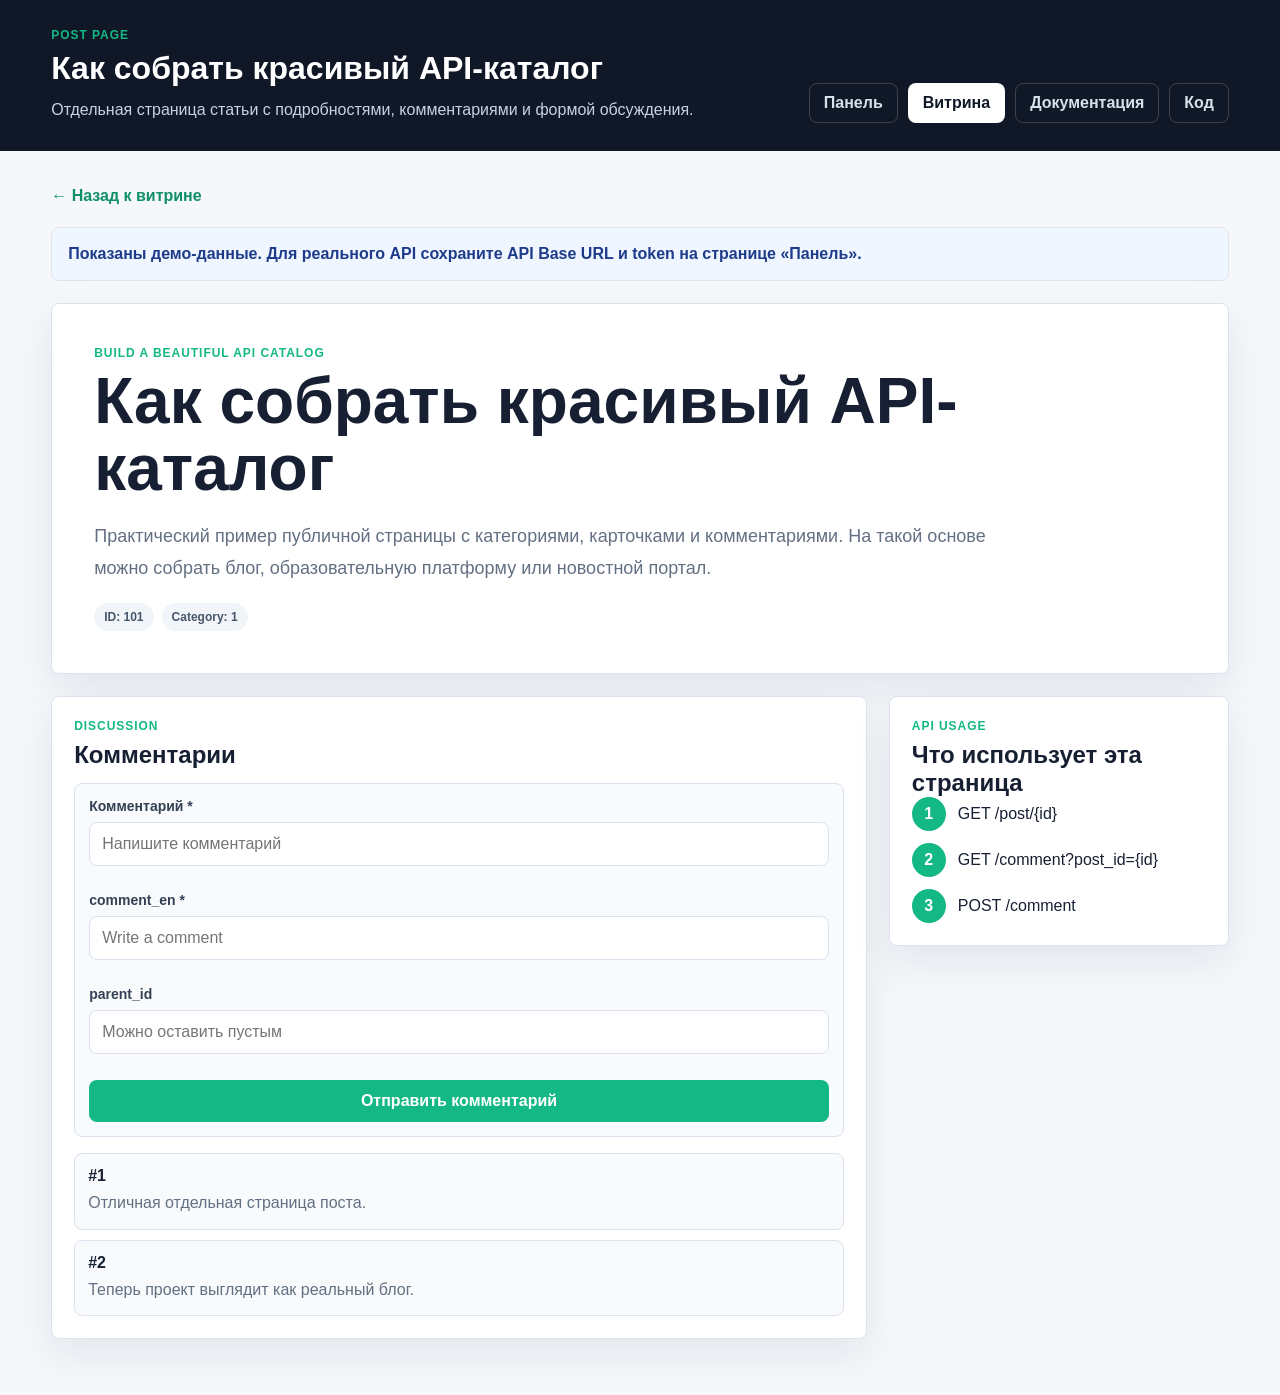
==== post.html @ 7566b3ca "added post page" ====
<!doctype html>
<html lang="ru">
<head>
  <meta charset="utf-8">
  <meta name="viewport" content="width=device-width, initial-scale=1">
  <title>Post - TheFrontend API Project</title>
  <link rel="stylesheet" href="css/styles.css">
</head>
<body>
  <header class="topbar">
    <div>
      <p class="eyebrow">Post page</p>
      <h1 id="postPageHeader">Страница поста</h1>
      <p class="muted">Отдельная страница статьи с подробностями, комментариями и формой обсуждения.</p>
    </div>
    <nav class="nav">
      <a class="nav-link" href="index.html">Панель</a>
      <a class="nav-link active" href="showcase.html">Витрина</a>
      <a class="nav-link" href="docs.html">Документация</a>
      <a class="nav-link" href="examples.html">Код</a>
    </nav>
  </header>

  <main class="post-page">
    <a class="back-link" href="showcase.html">← Назад к витрине</a>

    <section id="postPageStatus" class="showcase-status">Загружаем пост...</section>

    <article class="panel post-detail">
      <img id="postDetailImage" class="post-detail-image" src="" alt="">
      <div class="post-detail-body">
        <p class="eyebrow" id="postDetailMeta">Post</p>
        <h2 id="postDetailTitle">Пост</h2>
        <p id="postDetailDescription" class="post-detail-description"></p>
        <div class="showcase-meta">
          <span id="postDetailId">ID</span>
          <span id="postDetailCategory">Category</span>
        </div>
      </div>
    </article>

    <section class="post-detail-grid">
      <div class="panel">
        <div class="panel-head compact">
          <div>
            <p class="eyebrow">Discussion</p>
            <h2>Комментарии</h2>
          </div>
        </div>

        <form id="postPageCommentForm" class="comment-compose">
          <label class="field">
            <span>Комментарий *</span>
            <input name="comment" type="text" placeholder="Напишите комментарий">
          </label>
          <label class="field">
            <span>comment_en *</span>
            <input name="comment_en" type="text" placeholder="Write a comment">
          </label>
          <label class="field">
            <span>parent_id</span>
            <input name="parent_id" type="number" placeholder="Можно оставить пустым">
          </label>
          <button class="btn primary" type="submit">Отправить комментарий</button>
        </form>

        <div id="postPageComments"></div>
      </div>

      <aside class="panel">
        <p class="eyebrow">API usage</p>
        <h2>Что использует эта страница</h2>
        <div class="steps">
          <div><strong>1</strong><span>GET /post/{id}</span></div>
          <div><strong>2</strong><span>GET /comment?post_id={id}</span></div>
          <div><strong>3</strong><span>POST /comment</span></div>
        </div>
      </aside>
    </section>
  </main>

  <script src="js/api.js"></script>
  <script src="js/post-page.js"></script>
</body>
</html>
---- css/styles.css ----
/* Базовые стили проекта. Здесь нет сборщика: этот файл напрямую подключается в HTML. */
:root {
  --bg: #f5f7fb;
  --panel: #ffffff;
  --text: #172033;
  --muted: #637083;
  --line: #dbe3ef;
  --dark: #101827;
  --green: #14b884;
  --green-dark: #0f8f67;
  --blue: #2563eb;
  --red: #dc3545;
  --amber: #d97706;
  --shadow: 0 16px 40px rgba(15, 23, 42, 0.08);
}

* {
  box-sizing: border-box;
}

body {
  margin: 0;
  background: var(--bg);
  color: var(--text);
  font-family: Arial, Helvetica, sans-serif;
}

button,
input,
select {
  font: inherit;
}

.topbar {
  display: flex;
  align-items: flex-end;
  justify-content: space-between;
  gap: 24px;
  padding: 28px clamp(18px, 4vw, 56px);
  background: var(--dark);
  color: #fff;
}

.topbar h1,
.panel h2,
.panel h3 {
  margin: 0;
}

.eyebrow {
  margin: 0 0 8px;
  color: var(--green);
  font-size: 12px;
  font-weight: 800;
  letter-spacing: 0.08em;
  text-transform: uppercase;
}

.muted {
  max-width: 760px;
  margin: 10px 0 0;
  color: #c7d2e1;
  line-height: 1.6;
}

.nav {
  display: flex;
  flex-wrap: wrap;
  gap: 10px;
}

.nav-link {
  display: inline-flex;
  align-items: center;
  min-height: 40px;
  padding: 0 14px;
  border: 1px solid rgba(255, 255, 255, 0.18);
  border-radius: 8px;
  color: #d8e0ee;
  text-decoration: none;
  font-weight: 700;
}

.nav-link.active,
.nav-link:hover {
  background: #fff;
  color: var(--dark);
}

.app-shell {
  display: grid;
  grid-template-columns: 360px minmax(0, 1fr);
  gap: 22px;
  padding: 24px clamp(18px, 4vw, 56px) 56px;
}

.workspace,
.docs-layout {
  display: grid;
  gap: 22px;
}

.docs-layout {
  padding: 24px clamp(18px, 4vw, 56px) 56px;
}

.panel {
  min-width: 0;
  padding: 22px;
  border: 1px solid var(--line);
  border-radius: 8px;
  background: var(--panel);
  box-shadow: var(--shadow);
}

.settings-panel {
  align-self: start;
  position: sticky;
  top: 18px;
}

.panel-head {
  display: flex;
  align-items: center;
  justify-content: space-between;
  gap: 18px;
  margin-bottom: 18px;
}

.panel-head.compact {
  margin-bottom: 14px;
}

.status-dot {
  width: 12px;
  height: 12px;
  border-radius: 50%;
  background: var(--red);
}

.status-dot.ready {
  background: var(--green);
}

.field {
  display: grid;
  gap: 8px;
  margin-bottom: 14px;
}

.field span {
  color: #334155;
  font-size: 14px;
  font-weight: 800;
}

.field input,
.field select {
  width: 100%;
  min-height: 44px;
  border: 1px solid var(--line);
  border-radius: 8px;
  padding: 0 12px;
  background: #fff;
  color: var(--text);
  outline: none;
}

.field input:focus,
.field select:focus {
  border-color: var(--green);
  box-shadow: 0 0 0 3px rgba(20, 184, 132, 0.15);
}

.button-row {
  display: flex;
  flex-wrap: wrap;
  gap: 10px;
  margin-top: 16px;
}

.btn {
  min-height: 42px;
  border: 0;
  border-radius: 8px;
  padding: 0 16px;
  cursor: pointer;
  font-weight: 800;
}

.btn.primary {
  background: var(--green);
  color: #fff;
}

.btn.primary:hover {
  background: var(--green-dark);
}

.btn.ghost,
.btn.small {
  border: 1px solid var(--line);
  background: #fff;
  color: var(--text);
}

.btn.danger {
  background: var(--red);
  color: #fff;
}

.btn.danger:hover {
  background: #b91c1c;
}

.btn.small {
  min-height: 34px;
  font-size: 13px;
}

.hint {
  margin-top: 18px;
  padding: 14px;
  border-radius: 8px;
  background: #eff6ff;
  color: #1e3a8a;
  line-height: 1.55;
}

.hint p {
  margin: 6px 0 0;
}

.tabs {
  display: flex;
  flex-wrap: wrap;
  gap: 10px;
  margin: 12px 0 18px;
}

.tab {
  min-height: 40px;
  border: 1px solid var(--line);
  border-radius: 8px;
  padding: 0 14px;
  background: #fff;
  cursor: pointer;
  font-weight: 800;
  color: #334155;
}

.tab.active {
  border-color: var(--green);
  background: var(--green);
  color: #fff;
}

.action-grid,
.form-grid {
  display: grid;
  grid-template-columns: repeat(2, minmax(0, 1fr));
  gap: 14px;
}

.method-pill {
  display: inline-flex;
  align-items: center;
  min-height: 30px;
  border-radius: 999px;
  padding: 0 10px;
  background: #e8f8f2;
  color: var(--green-dark);
  font-size: 12px;
  font-weight: 900;
}

.message {
  margin-bottom: 14px;
  padding: 12px 14px;
  border-radius: 8px;
  line-height: 1.5;
}

.message.success {
  background: #ecfdf5;
  color: #065f46;
}

.message.error {
  background: #fff1f2;
  color: #9f1239;
}

.hidden {
  display: none;
}

.table-wrap {
  overflow-x: auto;
  border: 1px solid var(--line);
  border-radius: 8px;
}

table {
  width: 100%;
  border-collapse: collapse;
  background: #fff;
}

th,
td {
  padding: 12px 14px;
  border-bottom: 1px solid var(--line);
  text-align: left;
  vertical-align: top;
  font-size: 14px;
}

th {
  background: #f1f5f9;
  color: #475569;
  font-size: 12px;
  text-transform: uppercase;
}

.json-box {
  margin: 16px 0 0;
  max-height: 460px;
  overflow: auto;
  border-radius: 8px;
  padding: 16px;
  background: #0b1020;
  color: #dbeafe;
  line-height: 1.7;
}

.cards-3 {
  display: grid;
  grid-template-columns: repeat(3, minmax(0, 1fr));
  gap: 16px;
}

.mini-card {
  padding: 16px;
  border: 1px solid var(--line);
  border-radius: 8px;
  background: #fff;
  line-height: 1.55;
}

.steps {
  display: grid;
  gap: 12px;
}

.steps div {
  display: grid;
  grid-template-columns: 34px minmax(0, 1fr);
  align-items: center;
  gap: 12px;
}

.steps strong {
  display: inline-flex;
  align-items: center;
  justify-content: center;
  width: 34px;
  height: 34px;
  border-radius: 50%;
  background: var(--green);
  color: #fff;
}

.showcase-topbar {
  background:
    linear-gradient(120deg, rgba(16, 24, 39, 0.92), rgba(15, 118, 110, 0.76)),
    url("https://images.unsplash.com/photo-1497366754035-f200968a6e72?w=1600") center/cover;
}

.showcase-page {
  display: grid;
  gap: 22px;
  padding: 24px clamp(18px, 4vw, 56px) 56px;
}

.showcase-hero {
  display: grid;
  grid-template-columns: minmax(0, 1fr) 360px;
  gap: 24px;
  align-items: stretch;
  min-height: 360px;
  border-radius: 8px;
  overflow: hidden;
  background:
    linear-gradient(120deg, rgba(15, 23, 42, 0.9), rgba(20, 184, 132, 0.62)),
    url("https://images.unsplash.com/photo-1518005020951-eccb494ad742?w=1600") center/cover;
  color: #fff;
  box-shadow: var(--shadow);
}

.showcase-hero-copy {
  display: flex;
  flex-direction: column;
  justify-content: center;
  padding: clamp(24px, 5vw, 54px);
}

.showcase-hero-copy h2 {
  max-width: 760px;
  margin: 0;
  font-size: clamp(34px, 5vw, 64px);
  line-height: 1.02;
}

.showcase-hero-copy p {
  max-width: 680px;
  margin: 18px 0 0;
  color: #dbeafe;
  font-size: 18px;
  line-height: 1.7;
}

.showcase-actions {
  display: flex;
  flex-wrap: wrap;
  gap: 12px;
  margin-top: 26px;
}

.showcase-actions a {
  text-decoration: none;
}

.showcase-hero-panel {
  margin: 24px;
  padding: 22px;
  border: 1px solid rgba(255, 255, 255, 0.16);
  border-radius: 8px;
  background: rgba(2, 6, 23, 0.58);
  backdrop-filter: blur(12px);
}

.showcase-hero-panel span {
  color: #a7f3d0;
  font-size: 12px;
  font-weight: 900;
  letter-spacing: 0.08em;
  text-transform: uppercase;
}

.showcase-hero-panel ul {
  display: grid;
  gap: 12px;
  margin: 18px 0 0;
  padding: 0;
  list-style: none;
}

.showcase-hero-panel li {
  padding: 10px 12px;
  border-radius: 8px;
  background: rgba(255, 255, 255, 0.1);
  font-family: Consolas, Monaco, monospace;
  font-size: 14px;
}

.showcase-status {
  border: 1px solid var(--line);
  border-radius: 8px;
  padding: 14px 16px;
  background: #eff6ff;
  color: #1e3a8a;
  font-weight: 700;
  line-height: 1.5;
}

.showcase-status.success {
  background: #ecfdf5;
  color: #065f46;
}

.showcase-status.error {
  background: #fff1f2;
  color: #9f1239;
}

.showcase-layout {
  display: grid;
  grid-template-columns: 280px minmax(0, 1fr) 390px;
  gap: 22px;
  align-items: start;
}

.showcase-sidebar,
.showcase-reader {
  position: sticky;
  top: 18px;
}

.showcase-category-list {
  display: grid;
  gap: 10px;
}

.showcase-category {
  display: grid;
  gap: 4px;
  width: 100%;
  border: 1px solid var(--line);
  border-radius: 8px;
  padding: 13px;
  background: #fff;
  color: var(--text);
  cursor: pointer;
  text-align: left;
}

.showcase-category:hover,
.showcase-category.selected {
  border-color: var(--green);
  box-shadow: 0 10px 24px rgba(20, 184, 132, 0.12);
}

.showcase-category.selected {
  background: #ecfdf5;
}

.showcase-category span {
  font-weight: 900;
}

.showcase-category small,
.muted-dark {
  color: var(--muted);
  line-height: 1.5;
}

.showcase-post-grid {
  display: grid;
  grid-template-columns: repeat(2, minmax(0, 1fr));
  gap: 16px;
}

.context-form {
  display: grid;
  gap: 12px;
  margin-top: 18px;
  padding: 16px;
  border: 1px solid var(--line);
  border-radius: 8px;
  background: #f8fafc;
}

.context-form h3 {
  margin: 0;
}

.context-form-head {
  display: flex;
  align-items: flex-start;
  justify-content: space-between;
  gap: 16px;
}

.context-empty {
  margin: 0 0 16px;
  padding: 14px 16px;
  border: 1px dashed var(--line);
  border-radius: 8px;
  background: #f8fafc;
  color: var(--muted);
  line-height: 1.55;
}

.showcase-post-card {
  overflow: hidden;
  border: 1px solid var(--line);
  border-radius: 8px;
  background: #fff;
  cursor: pointer;
  transition: transform 0.16s ease, box-shadow 0.16s ease, border-color 0.16s ease;
}

.showcase-post-card:hover,
.showcase-post-card.selected {
  border-color: var(--green);
  transform: translateY(-2px);
  box-shadow: 0 18px 32px rgba(15, 23, 42, 0.12);
}

.showcase-post-card img {
  display: block;
  width: 100%;
  aspect-ratio: 16 / 9;
  object-fit: cover;
}

.showcase-post-card div {
  padding: 16px;
}

.showcase-post-card h3 {
  margin: 12px 0 8px;
  font-size: 20px;
}

.showcase-post-card p {
  margin: 0;
  color: var(--muted);
  line-height: 1.6;
}

.post-card-link,
.back-link {
  display: inline-flex;
  align-items: center;
  margin-top: 12px;
  color: var(--green-dark);
  font-weight: 900;
  text-decoration: none;
}

.post-card-link:hover,
.back-link:hover {
  text-decoration: underline;
}

.post-page {
  display: grid;
  gap: 22px;
  padding: 24px clamp(18px, 4vw, 56px) 56px;
}

.post-detail {
  overflow: hidden;
  padding: 0;
}

.post-detail-image {
  display: block;
  width: 100%;
  max-height: 520px;
  object-fit: cover;
}

.post-detail-body {
  padding: clamp(22px, 4vw, 42px);
}

.post-detail-body h2 {
  max-width: 940px;
  margin: 0;
  font-size: clamp(34px, 5vw, 64px);
  line-height: 1.05;
}

.post-detail-description {
  max-width: 900px;
  color: var(--muted);
  font-size: 18px;
  line-height: 1.8;
}

.post-detail-grid {
  display: grid;
  grid-template-columns: minmax(0, 1fr) 340px;
  gap: 22px;
  align-items: start;
}

.showcase-reader-image {
  display: block;
  width: 100%;
  aspect-ratio: 16 / 10;
  object-fit: cover;
  border-radius: 8px;
  margin-bottom: 18px;
}

.showcase-reader h2 {
  margin-top: 0;
  font-size: 28px;
  line-height: 1.18;
}

.showcase-reader-text {
  color: var(--muted);
  line-height: 1.7;
}

.showcase-meta {
  display: flex;
  flex-wrap: wrap;
  gap: 8px;
  margin-top: 16px;
}

.showcase-meta span {
  border-radius: 999px;
  padding: 7px 10px;
  background: #f1f5f9;
  color: #475569;
  font-size: 12px;
  font-weight: 800;
}

.showcase-comments {
  margin-top: 24px;
  padding-top: 18px;
  border-top: 1px solid var(--line);
}

.showcase-comments h3 {
  margin-bottom: 14px;
}

.showcase-comment {
  padding: 13px;
  border: 1px solid var(--line);
  border-radius: 8px;
  background: #f8fafc;
}

.showcase-comment + .showcase-comment {
  margin-top: 10px;
}

.showcase-comment p {
  margin: 6px 0 0;
  color: var(--muted);
  line-height: 1.55;
}

.comment-compose {
  display: grid;
  gap: 12px;
  margin-bottom: 16px;
  padding: 14px;
  border: 1px solid var(--line);
  border-radius: 8px;
  background: #f8fafc;
}

.comment-row {
  display: flex;
  align-items: center;
  justify-content: space-between;
  gap: 12px;
}

.text-button {
  border: 0;
  background: transparent;
  color: var(--red);
  cursor: pointer;
  font-size: 12px;
  font-weight: 800;
}

@media (max-width: 980px) {
  .topbar,
  .app-shell {
    grid-template-columns: 1fr;
  }

  .topbar {
    align-items: flex-start;
    flex-direction: column;
  }

  .settings-panel {
    position: static;
  }

  .cards-3,
  .action-grid,
  .form-grid,
  .showcase-hero,
  .showcase-layout,
  .showcase-post-grid,
  .post-detail-grid {
    grid-template-columns: 1fr;
  }

  .showcase-sidebar,
  .showcase-reader {
    position: static;
  }
}
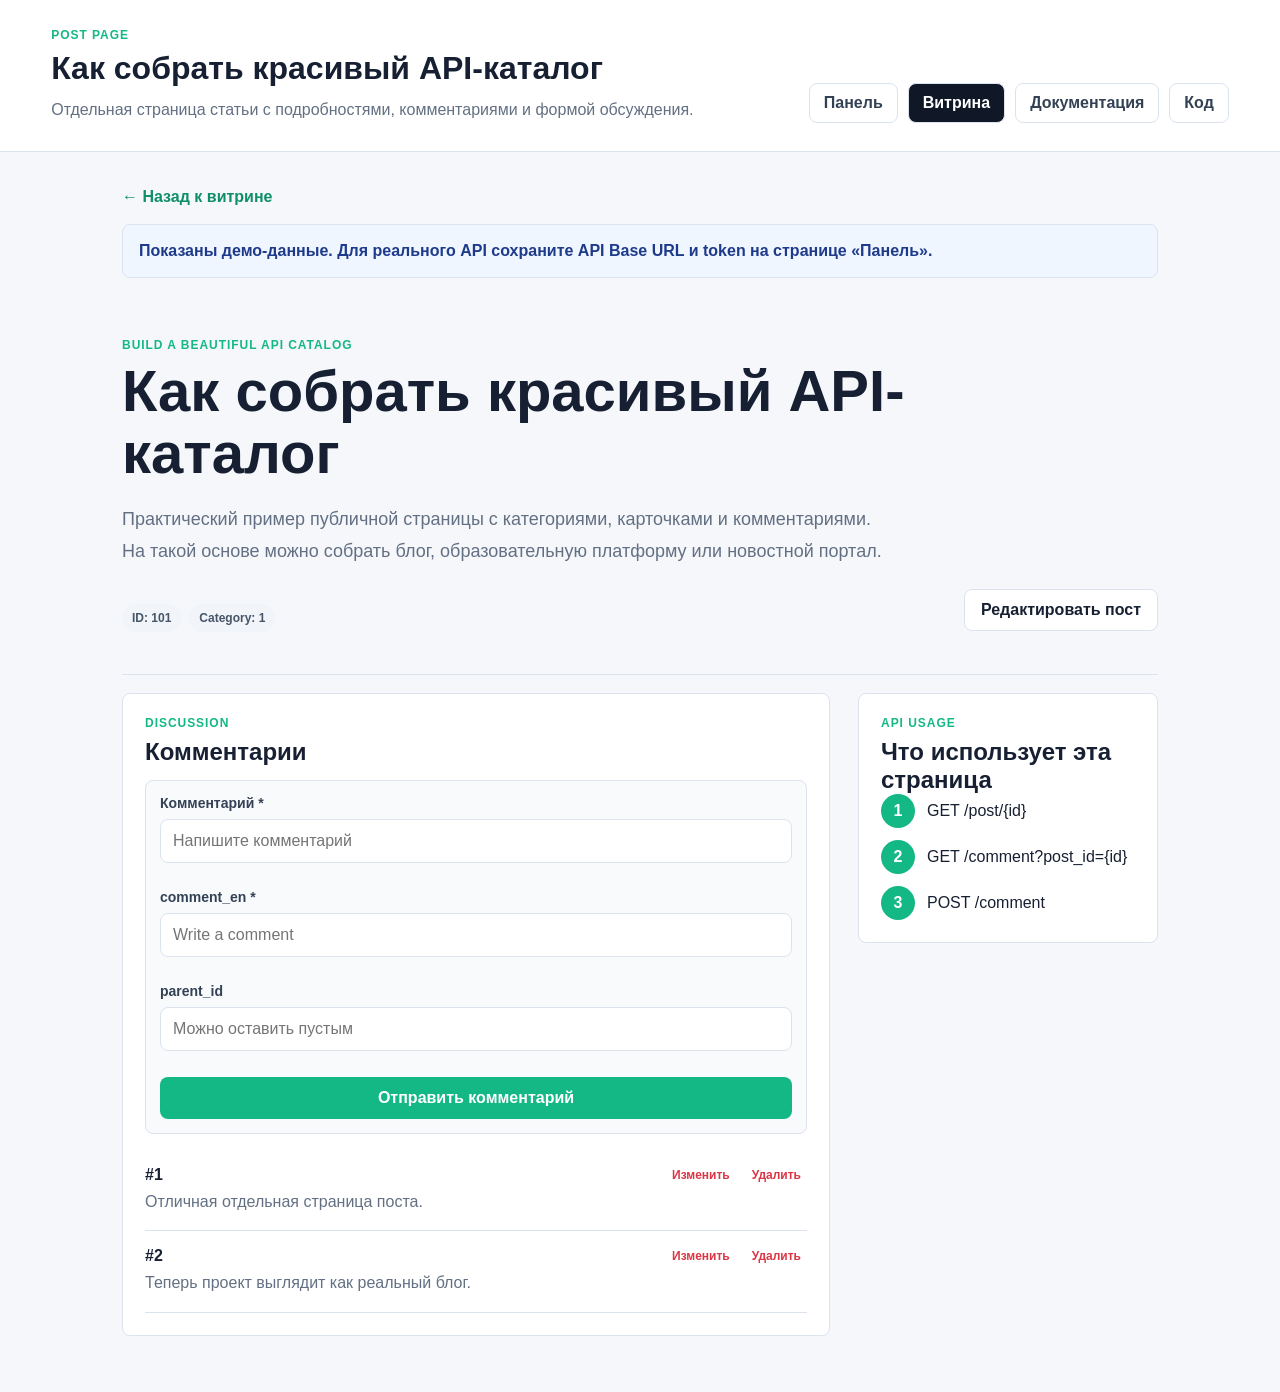
==== commit 8b91d84d: "updated logic page" ====
--- a/post.html
+++ b/post.html
@@ -7,7 +7,7 @@
   <link rel="stylesheet" href="css/styles.css">
 </head>
 <body>
-  <header class="topbar">
+  <header class="topbar post-topbar">
     <div>
       <p class="eyebrow">Post page</p>
       <h1 id="postPageHeader">Страница поста</h1>
@@ -24,23 +24,26 @@
   <main class="post-page">
     <a class="back-link" href="showcase.html">← Назад к витрине</a>
 
-    <section id="postPageStatus" class="showcase-status">Загружаем пост...</section>
+    <section id="postPageStatus" class="showcase-status post-status">Загружаем пост...</section>
 
-    <article class="panel post-detail">
+    <article class="post-detail minimal-post">
       <img id="postDetailImage" class="post-detail-image" src="" alt="">
       <div class="post-detail-body">
         <p class="eyebrow" id="postDetailMeta">Post</p>
         <h2 id="postDetailTitle">Пост</h2>
         <p id="postDetailDescription" class="post-detail-description"></p>
-        <div class="showcase-meta">
-          <span id="postDetailId">ID</span>
-          <span id="postDetailCategory">Category</span>
+        <div class="post-actions-line">
+          <div class="showcase-meta">
+            <span id="postDetailId">ID</span>
+            <span id="postDetailCategory">Category</span>
+          </div>
+          <button class="btn ghost" id="openPostEditBtn" type="button">Редактировать пост</button>
         </div>
       </div>
     </article>
 
     <section class="post-detail-grid">
-      <div class="panel">
+      <div class="panel minimal-panel">
         <div class="panel-head compact">
           <div>
             <p class="eyebrow">Discussion</p>
@@ -48,7 +51,7 @@
           </div>
         </div>
 
-        <form id="postPageCommentForm" class="comment-compose">
+        <form id="postPageCommentForm" class="comment-compose minimal-comment-form">
           <label class="field">
             <span>Комментарий *</span>
             <input name="comment" type="text" placeholder="Напишите комментарий">
@@ -67,7 +70,7 @@
         <div id="postPageComments"></div>
       </div>
 
-      <aside class="panel">
+      <aside class="panel minimal-panel">
         <p class="eyebrow">API usage</p>
         <h2>Что использует эта страница</h2>
         <div class="steps">
@@ -79,6 +82,51 @@
     </section>
   </main>
 
+  <div id="postEditModal" class="modal hidden" aria-hidden="true">
+    <div class="modal-card">
+      <div class="modal-head">
+        <div>
+          <p class="eyebrow">Edit post</p>
+          <h2>Редактировать пост</h2>
+        </div>
+        <button class="modal-close" type="button" data-close-modal="postEditModal">×</button>
+      </div>
+      <form id="postEditModalForm" class="form-grid">
+        <label class="field"><span>title</span><input name="title" type="text"></label>
+        <label class="field"><span>title_en</span><input name="title_en" type="text"></label>
+        <label class="field"><span>description</span><input name="description" type="text"></label>
+        <label class="field"><span>description_en</span><input name="description_en" type="text"></label>
+        <label class="field"><span>image</span><input name="image" type="url"></label>
+        <label class="field"><span>image_en</span><input name="image_en" type="url"></label>
+        <div class="button-row modal-actions">
+          <button class="btn primary" type="submit">Сохранить</button>
+          <button class="btn danger" id="deletePostFromModalBtn" type="button">Удалить пост</button>
+        </div>
+      </form>
+    </div>
+  </div>
+
+  <div id="commentEditModal" class="modal hidden" aria-hidden="true">
+    <div class="modal-card">
+      <div class="modal-head">
+        <div>
+          <p class="eyebrow">Edit comment</p>
+          <h2>Редактировать комментарий</h2>
+        </div>
+        <button class="modal-close" type="button" data-close-modal="commentEditModal">×</button>
+      </div>
+      <form id="commentEditModalForm">
+        <input type="hidden" name="id">
+        <label class="field"><span>comment</span><input name="comment" type="text"></label>
+        <label class="field"><span>comment_en</span><input name="comment_en" type="text"></label>
+        <label class="field"><span>parent_id</span><input name="parent_id" type="number" placeholder="Оставьте пустым для null"></label>
+        <div class="button-row modal-actions">
+          <button class="btn primary" type="submit">Сохранить комментарий</button>
+        </div>
+      </form>
+    </div>
+  </div>
+
   <script src="js/api.js"></script>
   <script src="js/post-page.js"></script>
 </body>
--- a/css/styles.css
+++ b/css/styles.css
@@ -627,8 +627,35 @@
 
 .post-page {
   display: grid;
-  gap: 22px;
-  padding: 24px clamp(18px, 4vw, 56px) 56px;
+  gap: 18px;
+  max-width: 1120px;
+  margin: 0 auto;
+  padding: 24px clamp(18px, 4vw, 42px) 56px;
+}
+
+.post-topbar {
+  background: #ffffff;
+  color: var(--text);
+  border-bottom: 1px solid var(--line);
+}
+
+.post-topbar .muted {
+  color: var(--muted);
+}
+
+.post-topbar .nav-link {
+  border-color: var(--line);
+  color: #334155;
+}
+
+.post-topbar .nav-link.active,
+.post-topbar .nav-link:hover {
+  background: var(--dark);
+  color: #fff;
+}
+
+.post-status {
+  box-shadow: none;
 }
 
 .post-detail {
@@ -636,26 +663,33 @@
   padding: 0;
 }
 
+.minimal-post {
+  border-bottom: 1px solid var(--line);
+  background: transparent;
+}
+
 .post-detail-image {
   display: block;
   width: 100%;
-  max-height: 520px;
+  max-height: 460px;
   object-fit: cover;
+  border-radius: 8px;
 }
 
 .post-detail-body {
-  padding: clamp(22px, 4vw, 42px);
+  padding: clamp(22px, 4vw, 42px) 0;
 }
 
 .post-detail-body h2 {
-  max-width: 940px;
+  max-width: 860px;
   margin: 0;
-  font-size: clamp(34px, 5vw, 64px);
-  line-height: 1.05;
+  font-size: clamp(34px, 5vw, 58px);
+  line-height: 1.08;
+  letter-spacing: 0;
 }
 
 .post-detail-description {
-  max-width: 900px;
+  max-width: 760px;
   color: var(--muted);
   font-size: 18px;
   line-height: 1.8;
@@ -663,9 +697,22 @@
 
 .post-detail-grid {
   display: grid;
-  grid-template-columns: minmax(0, 1fr) 340px;
-  gap: 22px;
+  grid-template-columns: minmax(0, 1fr) 300px;
+  gap: 28px;
   align-items: start;
+}
+
+.minimal-panel {
+  box-shadow: none;
+}
+
+.post-actions-line {
+  display: flex;
+  flex-wrap: wrap;
+  align-items: center;
+  justify-content: space-between;
+  gap: 14px;
+  margin-top: 20px;
 }
 
 .showcase-reader-image {
@@ -731,6 +778,18 @@
   line-height: 1.55;
 }
 
+.minimal-comment {
+  border: 0;
+  border-bottom: 1px solid var(--line);
+  border-radius: 0;
+  background: transparent;
+  padding: 16px 0;
+}
+
+.minimal-comment + .minimal-comment {
+  margin-top: 0;
+}
+
 .comment-compose {
   display: grid;
   gap: 12px;
@@ -755,6 +814,72 @@
   cursor: pointer;
   font-size: 12px;
   font-weight: 800;
+}
+
+.comment-tools {
+  display: flex;
+  align-items: center;
+  gap: 10px;
+}
+
+.danger-text {
+  color: var(--red);
+}
+
+.modal {
+  position: fixed;
+  inset: 0;
+  z-index: 50;
+  display: grid;
+  place-items: center;
+  padding: 20px;
+  background: rgba(15, 23, 42, 0.48);
+}
+
+.modal.hidden {
+  display: none;
+}
+
+.modal-card {
+  width: min(760px, 100%);
+  max-height: min(760px, 92vh);
+  overflow: auto;
+  border-radius: 8px;
+  border: 1px solid var(--line);
+  background: #fff;
+  box-shadow: 0 30px 80px rgba(15, 23, 42, 0.28);
+  padding: 22px;
+}
+
+.modal-head {
+  display: flex;
+  align-items: flex-start;
+  justify-content: space-between;
+  gap: 16px;
+  margin-bottom: 18px;
+}
+
+.modal-head h2 {
+  margin: 0;
+}
+
+.modal-close {
+  display: inline-flex;
+  align-items: center;
+  justify-content: center;
+  width: 36px;
+  height: 36px;
+  border: 1px solid var(--line);
+  border-radius: 50%;
+  background: #fff;
+  cursor: pointer;
+  color: var(--text);
+  font-size: 22px;
+  line-height: 1;
+}
+
+.modal-actions {
+  grid-column: 1 / -1;
 }
 
 @media (max-width: 980px) {
